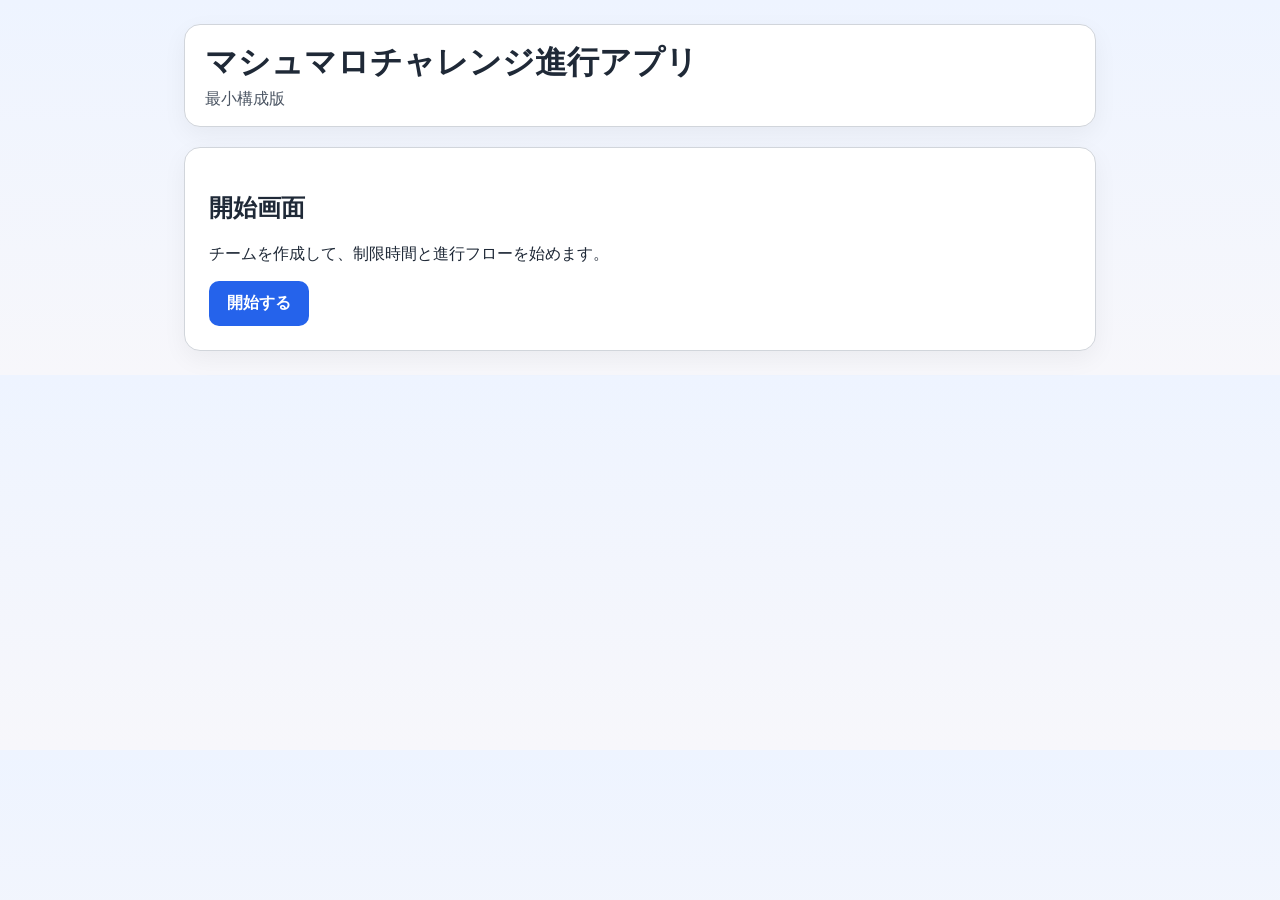
==== index.html @ 2117b5d9 "Initial commit" ====
<!DOCTYPE html>
<html lang="ja">
  <head>
    <meta charset="UTF-8" />
    <meta name="viewport" content="width=device-width, initial-scale=1.0" />
    <title>Marshmallow Challenge Web App</title>
    <link rel="stylesheet" href="styles.css" />
  </head>
  <body>
    <div class="app-shell">
      <header class="topbar">
        <h1>マシュマロチャレンジ進行アプリ</h1>
        <p>最小構成版</p>
      </header>

      <main>
        <section id="home" class="panel active">
          <h2>開始画面</h2>
          <p>チームを作成して、制限時間と進行フローを始めます。</p>
          <button id="startBtn">開始する</button>
        </section>

        <section id="setup" class="panel">
          <h2>設定</h2>
          <div class="form-grid">
            <label>
              制限時間(秒)
              <input id="roundSeconds" type="number" min="30" step="10" value="180" />
            </label>
            <label>
              ラウンド数
              <input id="roundCount" type="number" min="1" max="5" value="3" />
            </label>
          </div>
          <label>
            チーム名（1行ごとに1チーム）
            <textarea id="teamNames" rows="8">チームA
チームB
チームC</textarea>
          </label>
          <div class="actions">
            <button id="saveSetupBtn">設定を保存</button>
          </div>
        </section>

        <section id="progress" class="panel">
          <h2>進行中</h2>
          <div class="status-row">
            <div>
              <span class="label">現在のラウンド</span>
              <strong id="currentRound">1 / 3</strong>
            </div>
            <div>
              <span class="label">現在のチーム</span>
              <strong id="currentTeam">チームA</strong>
            </div>
          </div>

          <div class="timer-card">
            <div id="timerDisplay">03:00</div>
            <div class="timer-actions">
              <button id="timerToggleBtn">開始</button>
              <button id="nextRoundBtn">次のラウンド</button>
            </div>
          </div>

          <div class="team-list-wrap">
            <h3>チーム一覧</h3>
            <div id="teamList" class="team-list"></div>
          </div>

          <div class="actions">
            <button id="toReviewBtn">評価画面へ</button>
          </div>
        </section>

        <section id="review" class="panel">
          <h2>評価</h2>
          <div id="reviewCards" class="review-grid"></div>
          <div class="actions">
            <button id="toResultBtn">結果表示</button>
          </div>
        </section>

        <section id="result" class="panel">
          <h2>結果</h2>
          <div id="resultList" class="result-list"></div>
          <div class="actions">
            <button id="resetBtn">最初からやり直す</button>
          </div>
        </section>
      </main>
    </div>

    <script src="app.js"></script>
  </body>
</html>
---- styles.css ----
:root {
  --bg: #f7f7fb;
  --panel: #ffffff;
  --text: #1f2937;
  --accent: #2563eb;
  --accent-2: #dbeafe;
  --border: #d1d5db;
  --danger: #b91c1c;
}

* {
  box-sizing: border-box;
}

body {
  margin: 0;
  font-family: "Segoe UI", sans-serif;
  background: linear-gradient(180deg, #eef4ff, #f7f7fb);
  color: var(--text);
}

.app-shell {
  max-width: 960px;
  margin: 0 auto;
  padding: 24px;
}

.topbar {
  background: var(--panel);
  border: 1px solid var(--border);
  border-radius: 16px;
  padding: 16px 20px;
  margin-bottom: 20px;
  box-shadow: 0 8px 24px rgba(0, 0, 0, 0.05);
}

.topbar h1 {
  margin: 0 0 4px;
}

.topbar p {
  margin: 0;
  color: #4b5563;
}

.panel {
  display: none;
  background: var(--panel);
  border: 1px solid var(--border);
  border-radius: 16px;
  padding: 24px;
  box-shadow: 0 8px 24px rgba(0, 0, 0, 0.05);
}

.panel.active {
  display: block;
}

.form-grid {
  display: grid;
  grid-template-columns: repeat(auto-fit, minmax(220px, 1fr));
  gap: 16px;
}

label {
  display: flex;
  flex-direction: column;
  gap: 8px;
  font-weight: 600;
}

input,
textarea {
  width: 100%;
  padding: 12px;
  border: 1px solid var(--border);
  border-radius: 10px;
  font-size: 1rem;
}

button {
  border: none;
  background: var(--accent);
  color: white;
  padding: 12px 18px;
  border-radius: 10px;
  font-size: 1rem;
  font-weight: 700;
  cursor: pointer;
}

button:hover {
  filter: brightness(1.05);
}

.actions {
  margin-top: 20px;
}

.status-row {
  display: grid;
  grid-template-columns: repeat(auto-fit, minmax(220px, 1fr));
  gap: 12px;
  margin-bottom: 20px;
}

.label {
  display: block;
  font-size: 0.85rem;
  color: #6b7280;
  margin-bottom: 4px;
}

.timer-card {
  background: var(--accent-2);
  border-radius: 18px;
  padding: 24px;
  text-align: center;
}

#timerDisplay {
  font-size: 3.5rem;
  font-weight: 800;
}

.timer-actions {
  display: flex;
  gap: 12px;
  justify-content: center;
  flex-wrap: wrap;
  margin-top: 16px;
}

.team-list,
.review-grid,
.result-list {
  display: grid;
  gap: 12px;
}

.team-item,
.review-card,
.result-item {
  border: 1px solid var(--border);
  border-radius: 12px;
  padding: 14px;
}

.team-item.active {
  border-color: var(--accent);
  background: #eff6ff;
}

.review-card input,
.review-card textarea {
  margin-top: 8px;
}

.result-item strong {
  display: block;
  margin-bottom: 4px;
}

@media (max-width: 640px) {
  .app-shell {
    padding: 12px;
  }

  #timerDisplay {
    font-size: 2.5rem;
  }
}
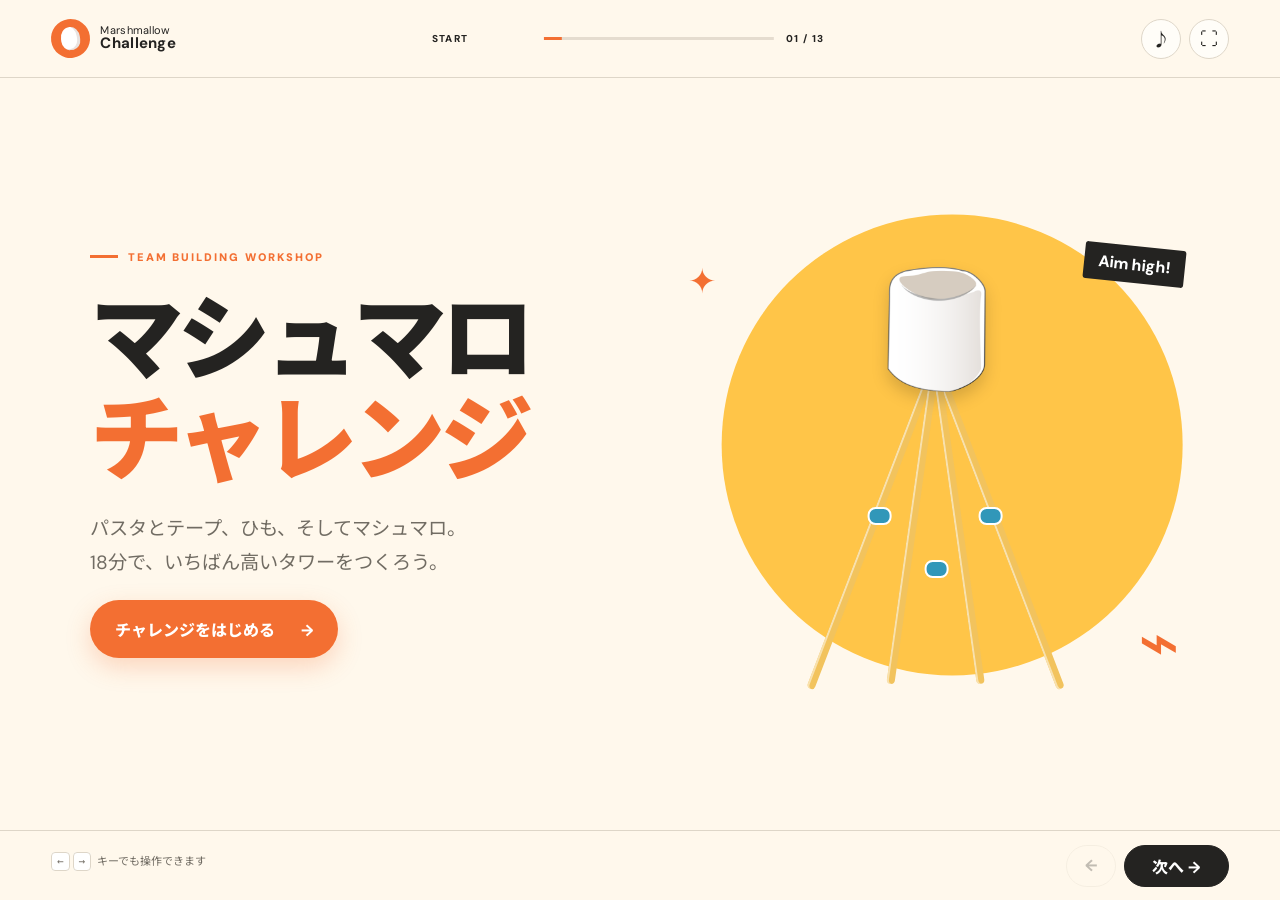
==== commit e106e764: "Rebuild marshmallow challenge as interactive web app" ====
--- a/index.html
+++ b/index.html
@@ -1,97 +1,168 @@
-<!DOCTYPE html>
+<!doctype html>
 <html lang="ja">
-  <head>
-    <meta charset="UTF-8" />
-    <meta name="viewport" content="width=device-width, initial-scale=1.0" />
-    <title>Marshmallow Challenge Web App</title>
-    <link rel="stylesheet" href="styles.css" />
-  </head>
-  <body>
-    <div class="app-shell">
-      <header class="topbar">
-        <h1>マシュマロチャレンジ進行アプリ</h1>
-        <p>最小構成版</p>
-      </header>
+<head>
+  <meta charset="UTF-8">
+  <meta name="viewport" content="width=device-width, initial-scale=1.0">
+  <meta name="theme-color" content="#fff8ec">
+  <meta name="description" content="マシュマロ・チャレンジのチーム分け、タイマー、計測、振り返りを一つにまとめた進行アプリ">
+  <title>マシュマロ・チャレンジ</title>
+  <link rel="preconnect" href="https://fonts.googleapis.com">
+  <link rel="preconnect" href="https://fonts.gstatic.com" crossorigin>
+  <link href="https://fonts.googleapis.com/css2?family=DM+Sans:wght@500;600;700&family=Noto+Sans+JP:wght@500;600;700;800;900&display=swap" rel="stylesheet">
+  <link rel="stylesheet" href="styles.css">
+</head>
+<body>
+  <div class="app-shell">
+    <header class="topbar">
+      <a class="brand" href="#" aria-label="最初の画面へ">
+        <span class="brand-mark" aria-hidden="true"><span></span></span>
+        <span>Marshmallow<br><b>Challenge</b></span>
+      </a>
+      <div class="progress-wrap" aria-label="進行状況">
+        <span id="sectionLabel">START</span>
+        <div class="progress"><i id="progressBar"></i></div>
+        <span id="slideCount">01 / 13</span>
+      </div>
+      <div class="top-actions">
+        <button class="icon-btn" id="soundBtn" type="button" aria-label="効果音を切り替える" title="効果音"><span>♪</span></button>
+        <button class="icon-btn" id="fullscreenBtn" type="button" aria-label="全画面表示" title="全画面表示"><span>⛶</span></button>
+      </div>
+    </header>
 
-      <main>
-        <section id="home" class="panel active">
-          <h2>開始画面</h2>
-          <p>チームを作成して、制限時間と進行フローを始めます。</p>
-          <button id="startBtn">開始する</button>
-        </section>
+    <main id="stage" tabindex="-1" aria-live="polite">
+      <section class="slide hero is-active" data-title="START">
+        <div class="hero-copy">
+          <p class="eyebrow"><span></span> TEAM BUILDING WORKSHOP</p>
+          <h1>マシュマロ<br><em>チャレンジ</em></h1>
+          <p class="lead">パスタとテープ、ひも、そしてマシュマロ。<br>18分で、いちばん高いタワーをつくろう。</p>
+          <button class="primary-btn" type="button" data-next>チャレンジをはじめる <span>→</span></button>
+        </div>
+        <div class="hero-art" aria-hidden="true">
+          <div class="sun"></div><div class="doodle d1">✦</div><div class="doodle d2">⌁</div>
+          <div class="tower">
+            <img src="Marshmallow.png" alt="">
+            <i class="stick s1"></i><i class="stick s2"></i><i class="stick s3"></i><i class="stick s4"></i>
+            <i class="joint j1"></i><i class="joint j2"></i><i class="joint j3"></i>
+          </div>
+          <span class="height-tag">Aim high!</span>
+        </div>
+      </section>
 
-        <section id="setup" class="panel">
-          <h2>設定</h2>
-          <div class="form-grid">
-            <label>
-              制限時間(秒)
-              <input id="roundSeconds" type="number" min="30" step="10" value="180" />
-            </label>
-            <label>
-              ラウンド数
-              <input id="roundCount" type="number" min="1" max="5" value="3" />
-            </label>
+      <section class="slide center-slide" data-title="INTRO">
+        <div class="mini-marshmallow" aria-hidden="true"></div>
+        <p class="eyebrow centered"><span></span> FIRST THINGS FIRST <span></span></p>
+        <h2>この時間だけは、<br><em>画面を閉じよう。</em></h2>
+        <p class="big-note">ここから終了まで、PC・スマートフォンは使用しません。</p>
+        <div class="ban-row"><div>PC</div><b>×</b><div>PHONE</div><b>×</b><div>SEARCH</div></div>
+      </section>
+
+      <section class="slide" data-title="TEAM MAKING">
+        <div class="slide-heading">
+          <div><p class="eyebrow"><span></span> TEAM MAKING</p><h2>チームを<br><em>つくろう。</em></h2></div>
+          <p>参加者をランダムに3チームへ振り分けます。名前を編集してからシャッフルしてください。</p>
+        </div>
+        <div class="team-workspace">
+          <div class="participant-panel">
+            <label for="participantInput">参加者 <small id="participantCount">12名</small></label>
+            <textarea id="participantInput" rows="8" spellcheck="false"></textarea>
+            <button class="shuffle-btn" id="shuffleBtn" type="button"><span>↻</span> ランダムにチーム分け</button>
           </div>
-          <label>
-            チーム名（1行ごとに1チーム）
-            <textarea id="teamNames" rows="8">チームA
-チームB
-チームC</textarea>
-          </label>
-          <div class="actions">
-            <button id="saveSetupBtn">設定を保存</button>
+          <div class="teams" id="teams" aria-live="polite"></div>
+        </div>
+      </section>
+
+      <section class="slide" data-title="PRESENTER">
+        <div class="split-layout">
+          <div><p class="eyebrow"><span></span> CHOOSE A PRESENTER</p><h2>発表者を<br><em>決めよう。</em></h2><p class="lead">最後に各チーム30秒で発表します。<br>チームの代表者を、いま決めてください。</p></div>
+          <div class="timer-card" data-seconds="30">
+            <p>COUNTDOWN</p><div class="timer-dial"><svg viewBox="0 0 120 120"><circle class="dial-bg" cx="60" cy="60" r="54"/><circle class="dial-progress" cx="60" cy="60" r="54"/></svg><strong class="timer-display">00:30</strong></div>
+            <div class="timer-actions"><button type="button" data-timer-action="reset">↺</button><button class="timer-main" type="button" data-timer-action="toggle">スタート</button></div>
           </div>
-        </section>
+        </div>
+      </section>
 
-        <section id="progress" class="panel">
-          <h2>進行中</h2>
-          <div class="status-row">
-            <div>
-              <span class="label">現在のラウンド</span>
-              <strong id="currentRound">1 / 3</strong>
-            </div>
-            <div>
-              <span class="label">現在のチーム</span>
-              <strong id="currentTeam">チームA</strong>
-            </div>
+      <section class="slide" data-title="CHECKLIST">
+        <div class="slide-heading"><div><p class="eyebrow"><span></span> CHECKLIST</p><h2>備品を<br><em>確認しよう。</em></h2></div><p>すべて揃っているか、チームごとにチェックしてください。</p></div>
+        <div class="supply-grid" id="supplyGrid">
+          <button type="button"><span>01</span><b>乾燥パスタ</b><strong>20<small>本</small></strong><i>✓</i></button>
+          <button type="button"><span>02</span><b>テープ</b><strong>90<small>cm</small></strong><i>✓</i></button>
+          <button type="button"><span>03</span><b>ひも</b><strong>90<small>cm</small></strong><i>✓</i></button>
+          <button type="button"><span>04</span><b>マシュマロ</b><strong>1<small>つ</small></strong><i>✓</i></button>
+          <button type="button"><span>05</span><b>はさみ</b><strong>1<small>つ</small></strong><i>✓</i></button>
+        </div>
+      </section>
+
+      <section class="slide" data-title="RULES">
+        <div class="rules-title"><p class="eyebrow"><span></span> THE RULES</p><h2>ルールは、<em>7つ。</em></h2><p>カードをクリックすると、説明済みにできます。</p></div>
+        <div class="rule-grid" id="ruleGrid">
+          <button type="button"><span>01</span><b>できるだけ高く</b><p>自立可能なタワーを立てる</p></button>
+          <button type="button"><span>02</span><b>頂上に置く</b><p>マシュマロはパスタに刺してもOK</p></button>
+          <button class="warning" type="button"><span>03</span><b>足場は固定しない</b><p>テープで机に貼り付けるのは禁止</p></button>
+          <button type="button"><span>04</span><b>加工してOK</b><p>パスタ・テープ・ひもは切って貼れる</p></button>
+          <button class="warning" type="button"><span>05</span><b>マシュマロは切らない</b><p>ひとつのまま使用する</p></button>
+          <button type="button"><span>06</span><b>計測中も自立</b><p>手を離した状態で高さを測る</p></button>
+          <button type="button"><span>07</span><b>制限時間は18分</b><p>作戦タイムも時間に含む</p></button>
+        </div>
+      </section>
+
+      <section class="slide challenge-slide" data-title="BUILD">
+        <div class="challenge-copy"><p class="eyebrow light"><span></span> READY TO BUILD?</p><h2>18分間の<br><em>チャレンジ。</em></h2><p>使ってよいのは、確認した5つの備品だけ。<br>準備ができたらタイマーをスタート！</p></div>
+        <div class="timer-card timer-card--dark" data-seconds="1080">
+          <p>TIME REMAINING</p><div class="timer-dial"><svg viewBox="0 0 120 120"><circle class="dial-bg" cx="60" cy="60" r="54"/><circle class="dial-progress" cx="60" cy="60" r="54"/></svg><strong class="timer-display">18:00</strong></div>
+          <div class="timer-actions"><button type="button" data-timer-action="reset">↺</button><button class="timer-main" type="button" data-timer-action="toggle">スタート</button></div>
+        </div>
+      </section>
+
+      <section class="slide" data-title="MEASURE">
+        <div class="slide-heading"><div><p class="eyebrow"><span></span> MEASUREMENT</p><h2>高さを<br><em>計測しよう。</em></h2></div><p>タワーから手を離し、マシュマロの最上部までの高さを入力してください。</p></div>
+        <div class="measure-grid" id="measureGrid"></div>
+        <button class="primary-btn results-btn" type="button" data-next>順位を見る <span>→</span></button>
+      </section>
+
+      <section class="slide results-slide" data-title="RESULTS">
+        <div class="confetti" aria-hidden="true"></div>
+        <p class="eyebrow centered"><span></span> FINAL RESULTS <span></span></p>
+        <h2><span id="winnerName">A TEAM</span><br><em>おめでとう！</em></h2>
+        <div class="podium" id="podium"></div>
+      </section>
+
+      <section class="slide" data-title="REFLECTION">
+        <div class="split-layout reflection-layout">
+          <div><p class="eyebrow"><span></span> REFLECTION</p><h2>つくった後が、<br><em>いちばん大事。</em></h2><div class="questions"><p><span>01</span>なぜ、この順位・高さになった？</p><p><span>02</span>どうすれば1位になれた？</p><p><span>03</span>次の挑戦で変えることは？</p></div></div>
+          <div class="timer-card" data-seconds="180">
+            <p>TEAM TALK</p><div class="timer-dial"><svg viewBox="0 0 120 120"><circle class="dial-bg" cx="60" cy="60" r="54"/><circle class="dial-progress" cx="60" cy="60" r="54"/></svg><strong class="timer-display">03:00</strong></div>
+            <div class="timer-actions"><button type="button" data-timer-action="reset">↺</button><button class="timer-main" type="button" data-timer-action="toggle">スタート</button></div>
           </div>
+        </div>
+      </section>
 
-          <div class="timer-card">
-            <div id="timerDisplay">03:00</div>
-            <div class="timer-actions">
-              <button id="timerToggleBtn">開始</button>
-              <button id="nextRoundBtn">次のラウンド</button>
-            </div>
-          </div>
+      <section class="slide" data-title="PRESENTATION">
+        <div class="presentation-head"><div><p class="eyebrow"><span></span> PRESENTATION</p><h2>30秒で、<em>発表。</em></h2></div><div class="team-tabs" id="teamTabs"></div></div>
+        <div class="presentation-body"><div><span id="presentingBadge">TEAM A</span><h3 id="presentingTeam">Aチームの発表</h3><p>気づいたこと、工夫したこと、次に変えたいことを共有してください。</p></div>
+          <div class="timer-card compact" data-seconds="30"><p>PRESENTATION TIME</p><div class="timer-dial"><svg viewBox="0 0 120 120"><circle class="dial-bg" cx="60" cy="60" r="54"/><circle class="dial-progress" cx="60" cy="60" r="54"/></svg><strong class="timer-display">00:30</strong></div><div class="timer-actions"><button type="button" data-timer-action="reset">↺</button><button class="timer-main" type="button" data-timer-action="toggle">スタート</button></div></div>
+        </div>
+      </section>
 
-          <div class="team-list-wrap">
-            <h3>チーム一覧</h3>
-            <div id="teamList" class="team-list"></div>
-          </div>
+      <section class="slide prize-slide" data-title="PRIZE">
+        <div class="prize-art" aria-hidden="true"><div class="gift"><i></i></div><span class="spark sp1">✦</span><span class="spark sp2">✦</span><span class="spark sp3">●</span></div>
+        <div><p class="eyebrow"><span></span> AWARD TIME</p><h2>健闘をたたえて、<br><em>景品授与。</em></h2><ol><li><b>1位</b> ギフト券1枚ずつ ＋ 豪華景品</li><li><b>2位</b> 残った景品から、ひとり1つ</li><li><b>3位</b> 景品が余っていたら、ひとり1つ</li></ol></div>
+      </section>
 
-          <div class="actions">
-            <button id="toReviewBtn">評価画面へ</button>
-          </div>
-        </section>
+      <section class="slide end-slide" data-title="FINISH">
+        <div class="end-art" aria-hidden="true"><img src="Marshmallow.png" alt=""><span>✦</span></div>
+        <p class="eyebrow centered"><span></span> GREAT WORK <span></span></p>
+        <h2>おつかれさまでした！</h2>
+        <p>小さくつくって、試して、学ぶ。<br>今日の発見を、次のチャレンジへ。</p>
+        <button class="secondary-btn" id="restartBtn" type="button">最初に戻る ↺</button>
+      </section>
+    </main>
 
-        <section id="review" class="panel">
-          <h2>評価</h2>
-          <div id="reviewCards" class="review-grid"></div>
-          <div class="actions">
-            <button id="toResultBtn">結果表示</button>
-          </div>
-        </section>
-
-        <section id="result" class="panel">
-          <h2>結果</h2>
-          <div id="resultList" class="result-list"></div>
-          <div class="actions">
-            <button id="resetBtn">最初からやり直す</button>
-          </div>
-        </section>
-      </main>
-    </div>
-
-    <script src="app.js"></script>
-  </body>
+    <footer class="nav-bar">
+      <p><kbd>←</kbd><kbd>→</kbd> キーでも操作できます</p>
+      <div><button id="prevBtn" type="button" aria-label="前へ">←</button><button id="nextBtn" type="button" aria-label="次へ">次へ <span>→</span></button></div>
+    </footer>
+  </div>
+  <div class="toast" id="toast" role="status"></div>
+  <script src="app.js"></script>
+</body>
 </html>
--- a/styles.css
+++ b/styles.css
@@ -1,172 +1,6 @@
-:root {
-  --bg: #f7f7fb;
-  --panel: #ffffff;
-  --text: #1f2937;
-  --accent: #2563eb;
-  --accent-2: #dbeafe;
-  --border: #d1d5db;
-  --danger: #b91c1c;
-}
-
-* {
-  box-sizing: border-box;
-}
-
-body {
-  margin: 0;
-  font-family: "Segoe UI", sans-serif;
-  background: linear-gradient(180deg, #eef4ff, #f7f7fb);
-  color: var(--text);
-}
-
-.app-shell {
-  max-width: 960px;
-  margin: 0 auto;
-  padding: 24px;
-}
-
-.topbar {
-  background: var(--panel);
-  border: 1px solid var(--border);
-  border-radius: 16px;
-  padding: 16px 20px;
-  margin-bottom: 20px;
-  box-shadow: 0 8px 24px rgba(0, 0, 0, 0.05);
-}
-
-.topbar h1 {
-  margin: 0 0 4px;
-}
-
-.topbar p {
-  margin: 0;
-  color: #4b5563;
-}
-
-.panel {
-  display: none;
-  background: var(--panel);
-  border: 1px solid var(--border);
-  border-radius: 16px;
-  padding: 24px;
-  box-shadow: 0 8px 24px rgba(0, 0, 0, 0.05);
-}
-
-.panel.active {
-  display: block;
-}
-
-.form-grid {
-  display: grid;
-  grid-template-columns: repeat(auto-fit, minmax(220px, 1fr));
-  gap: 16px;
-}
-
-label {
-  display: flex;
-  flex-direction: column;
-  gap: 8px;
-  font-weight: 600;
-}
-
-input,
-textarea {
-  width: 100%;
-  padding: 12px;
-  border: 1px solid var(--border);
-  border-radius: 10px;
-  font-size: 1rem;
-}
-
-button {
-  border: none;
-  background: var(--accent);
-  color: white;
-  padding: 12px 18px;
-  border-radius: 10px;
-  font-size: 1rem;
-  font-weight: 700;
-  cursor: pointer;
-}
-
-button:hover {
-  filter: brightness(1.05);
-}
-
-.actions {
-  margin-top: 20px;
-}
-
-.status-row {
-  display: grid;
-  grid-template-columns: repeat(auto-fit, minmax(220px, 1fr));
-  gap: 12px;
-  margin-bottom: 20px;
-}
-
-.label {
-  display: block;
-  font-size: 0.85rem;
-  color: #6b7280;
-  margin-bottom: 4px;
-}
-
-.timer-card {
-  background: var(--accent-2);
-  border-radius: 18px;
-  padding: 24px;
-  text-align: center;
-}
-
-#timerDisplay {
-  font-size: 3.5rem;
-  font-weight: 800;
-}
-
-.timer-actions {
-  display: flex;
-  gap: 12px;
-  justify-content: center;
-  flex-wrap: wrap;
-  margin-top: 16px;
-}
-
-.team-list,
-.review-grid,
-.result-list {
-  display: grid;
-  gap: 12px;
-}
-
-.team-item,
-.review-card,
-.result-item {
-  border: 1px solid var(--border);
-  border-radius: 12px;
-  padding: 14px;
-}
-
-.team-item.active {
-  border-color: var(--accent);
-  background: #eff6ff;
-}
-
-.review-card input,
-.review-card textarea {
-  margin-top: 8px;
-}
-
-.result-item strong {
-  display: block;
-  margin-bottom: 4px;
-}
-
-@media (max-width: 640px) {
-  .app-shell {
-    padding: 12px;
-  }
-
-  #timerDisplay {
-    font-size: 2.5rem;
-  }
-}
+:root{--cream:#fff8ec;--paper:#fffdf8;--ink:#242321;--muted:#716c63;--orange:#f36f32;--yellow:#ffc548;--green:#2c7657;--blue:#3197b9;--red:#d94830;--line:#ded6c8;--shadow:0 18px 50px rgba(61,46,24,.12);font-family:"DM Sans","Noto Sans JP",sans-serif;color:var(--ink);background:var(--cream);font-synthesis:none}
+*{box-sizing:border-box}html,body{margin:0;min-height:100%;background:var(--cream)}body{overflow:hidden}button,textarea,input{font:inherit}button{color:inherit}.app-shell{height:100vh;display:grid;grid-template-rows:78px 1fr 70px;min-height:580px}.topbar,.nav-bar{display:flex;align-items:center;justify-content:space-between;padding:0 clamp(22px,4vw,64px);position:relative;z-index:20;background:rgba(255,248,236,.93);backdrop-filter:blur(14px)}.topbar{border-bottom:1px solid var(--line)}.brand{display:flex;align-items:center;gap:10px;color:inherit;text-decoration:none;font-size:11px;line-height:1.05;letter-spacing:.03em}.brand b{font-size:15px}.brand-mark{width:39px;height:39px;border-radius:50%;background:var(--orange);display:grid;place-items:center;transform:rotate(-8deg)}.brand-mark span{width:19px;height:23px;border-radius:48% 48% 42% 42%;background:#fff;box-shadow:inset -3px -1px rgba(70,30,10,.12)}.progress-wrap{position:absolute;left:50%;transform:translateX(-50%);display:grid;grid-template-columns:100px minmax(130px,18vw) 62px;align-items:center;gap:12px;font-size:10px;font-weight:800;letter-spacing:.13em}.progress{height:3px;background:#e5dccf;overflow:hidden}.progress i{display:block;width:0;height:100%;background:var(--orange);transition:width .45s ease}.top-actions{display:flex;gap:8px}.icon-btn{border:1px solid var(--line);background:var(--paper);width:40px;height:40px;border-radius:50%;cursor:pointer;font-size:18px}.icon-btn.is-muted{opacity:.38}.nav-bar{border-top:1px solid var(--line)}.nav-bar p{font-size:11px;color:var(--muted)}kbd{border:1px solid var(--line);background:white;border-radius:4px;padding:2px 5px;margin-right:3px}.nav-bar div{display:flex;gap:8px}.nav-bar button{height:42px;border:1px solid var(--line);background:transparent;border-radius:50px;padding:0 18px;font-weight:800;cursor:pointer}.nav-bar #nextBtn{background:var(--ink);color:#fff;border-color:var(--ink);min-width:105px}.nav-bar button:disabled{opacity:.28;cursor:not-allowed}#stage{position:relative;overflow:hidden;outline:0}.slide{position:absolute;inset:0;padding:clamp(28px,4vw,64px) clamp(28px,7vw,110px);opacity:0;visibility:hidden;transform:translateX(28px);transition:opacity .35s,transform .45s cubic-bezier(.22,.8,.3,1),visibility .35s;overflow:auto}.slide.is-active{opacity:1;visibility:visible;transform:none}.eyebrow{display:flex;align-items:center;gap:10px;font-size:11px;font-weight:900;letter-spacing:.18em;color:var(--orange);margin:0 0 18px}.eyebrow span{display:inline-block;width:28px;height:3px;background:currentColor}.eyebrow.centered{justify-content:center}.eyebrow.light{color:var(--yellow)}h1,h2,h3,p{margin-top:0}h1,h2{font-family:"Noto Sans JP",sans-serif;letter-spacing:-.055em;line-height:1.08}h1{font-size:clamp(54px,7.3vw,108px);margin:0 0 28px;font-weight:900}h2{font-size:clamp(42px,5.2vw,76px);margin:0;font-weight:900}h1 em,h2 em{font-style:normal;color:var(--orange)}.lead{font-size:clamp(15px,1.5vw,21px);line-height:1.8;color:var(--muted)}.primary-btn,.secondary-btn,.shuffle-btn{border:0;border-radius:50px;font-weight:800;cursor:pointer}.primary-btn{background:var(--orange);color:white;padding:17px 25px;box-shadow:0 9px 24px rgba(243,111,50,.25)}.primary-btn span{margin-left:22px}.hero{display:grid;grid-template-columns:1.05fr .95fr;align-items:center}.hero-art{height:100%;position:relative;min-height:400px}.sun{position:absolute;width:min(36vw,490px);height:min(36vw,490px);border-radius:50%;background:var(--yellow);left:50%;top:50%;transform:translate(-45%,-52%)}.tower{position:absolute;width:280px;height:440px;left:50%;top:51%;transform:translate(-48%,-45%)}.tower img{position:absolute;width:98px;height:125px;object-fit:fill;left:93px;top:5px;z-index:3;filter:drop-shadow(0 8px 8px rgba(0,0,0,.16))}.stick{position:absolute;width:8px;height:350px;border-radius:8px;background:#f2c35d;transform-origin:top;top:100px;left:137px;box-shadow:inset 2px 0 rgba(255,255,255,.5)}.s1{transform:rotate(21deg)}.s2{transform:rotate(-21deg)}.s3{height:325px;transform:rotate(8deg)}.s4{height:325px;transform:rotate(-8deg)}.joint{position:absolute;width:24px;height:18px;background:var(--blue);border:2px solid white;border-radius:8px;z-index:2}.j1{left:73px;top:245px}.j2{left:184px;top:245px}.j3{left:130px;top:298px}.height-tag{position:absolute;right:1%;top:18%;background:var(--ink);color:white;padding:8px 14px;border-radius:3px;transform:rotate(6deg);font-weight:800}.doodle{position:absolute;font-size:34px;color:var(--orange)}.d1{left:4%;top:20%}.d2{right:2%;bottom:14%;font-size:70px}.center-slide{text-align:center;display:flex;flex-direction:column;align-items:center;justify-content:center}.center-slide h2{font-size:clamp(48px,6vw,90px)}.big-note{margin:25px 0;color:var(--muted);font-size:18px}.ban-row{display:flex;align-items:center;gap:20px;margin-top:20px}.ban-row div{border:2px solid var(--ink);padding:13px 22px;font-weight:900;letter-spacing:.12em}.ban-row b{color:var(--red);font-size:30px}.mini-marshmallow{width:54px;height:58px;border:3px solid var(--ink);border-radius:48% 48% 43% 43%;background:white;margin-bottom:20px}.slide-heading{display:flex;align-items:end;justify-content:space-between;gap:50px;margin-bottom:32px}.slide-heading>p{width:min(39%,470px);line-height:1.8;color:var(--muted)}.team-workspace{display:grid;grid-template-columns:minmax(240px,.75fr) 2fr;gap:20px}.participant-panel{background:var(--paper);border:1px solid var(--line);border-radius:20px;padding:20px}.participant-panel label{display:flex;justify-content:space-between;font-size:13px;font-weight:900;margin-bottom:10px}.participant-panel small{color:var(--muted)}textarea{width:100%;resize:none;border:1px solid var(--line);border-radius:12px;background:#fff;padding:12px;line-height:1.45;font-size:13px;outline:0}.shuffle-btn{width:100%;padding:13px;background:var(--ink);color:white;margin-top:10px}.shuffle-btn span{display:inline-block;margin-right:8px}.shuffle-btn.is-spinning span{animation:spin .6s linear infinite}.teams{display:grid;grid-template-columns:repeat(3,1fr);gap:12px}.team-card{border-radius:20px;padding:20px;color:white;min-height:310px;position:relative;overflow:hidden}.team-card::after{content:attr(data-letter);position:absolute;right:-5px;bottom:-45px;font-size:160px;font-weight:900;opacity:.09}.team-card.a{background:var(--orange)}.team-card.b{background:var(--green)}.team-card.c{background:var(--blue)}.team-card header{display:flex;justify-content:space-between;align-items:center;border-bottom:1px solid rgba(255,255,255,.35);padding-bottom:13px}.team-card header b{font-size:28px}.team-card header span{font-size:11px;letter-spacing:.12em}.team-card ul{list-style:none;padding:8px 0 0;margin:0;position:relative;z-index:2}.team-card li{padding:8px 0;font-weight:700}.split-layout{height:100%;display:grid;grid-template-columns:1fr .75fr;align-items:center;gap:8vw}.timer-card{background:var(--paper);border:1px solid var(--line);border-radius:28px;box-shadow:var(--shadow);padding:24px;text-align:center;max-width:430px;justify-self:center;width:100%}.timer-card>p{font-size:11px;letter-spacing:.18em;font-weight:900;color:var(--muted)}.timer-dial{width:min(28vw,290px);aspect-ratio:1;margin:0 auto 20px;position:relative;display:grid;place-items:center}.timer-dial svg{position:absolute;inset:0;transform:rotate(-90deg)}.timer-dial circle{fill:none;stroke-width:5}.dial-bg{stroke:#eee5d9}.dial-progress{stroke:var(--orange);stroke-linecap:round;stroke-dasharray:339.292;stroke-dashoffset:0;transition:stroke-dashoffset .3s linear}.timer-display{font-size:clamp(45px,5.5vw,78px);letter-spacing:-.06em}.timer-actions{display:flex;justify-content:center;gap:8px}.timer-actions button{border:1px solid var(--line);height:46px;border-radius:50px;background:white;padding:0 18px;font-weight:800;cursor:pointer}.timer-actions .timer-main{background:var(--orange);border-color:var(--orange);color:white;min-width:130px}.supply-grid{display:grid;grid-template-columns:repeat(5,1fr);gap:12px}.supply-grid button{height:min(39vh,330px);background:var(--paper);border:1px solid var(--line);border-radius:22px;padding:20px;text-align:left;display:flex;flex-direction:column;cursor:pointer;transition:.2s;position:relative}.supply-grid button:hover{transform:translateY(-4px);box-shadow:var(--shadow)}.supply-grid button span{font-size:11px;color:var(--muted)}.supply-grid button b{margin-top:auto;font-size:18px}.supply-grid button strong{font-size:clamp(35px,4vw,60px);color:var(--orange)}.supply-grid button small{font-size:14px;margin-left:4px}.supply-grid button i{position:absolute;right:14px;top:14px;width:26px;height:26px;border:1px solid var(--line);border-radius:50%;font-style:normal;color:transparent;text-align:center}.supply-grid button.is-checked{background:#edf6ef;border-color:var(--green)}.supply-grid button.is-checked i{background:var(--green);border-color:var(--green);color:white}.rules-title{display:flex;align-items:end;gap:30px;margin-bottom:26px}.rules-title p:last-child{margin-left:auto;color:var(--muted)}.rule-grid{display:grid;grid-template-columns:repeat(4,1fr);gap:10px}.rule-grid button{min-height:145px;border:1px solid var(--line);background:var(--paper);border-radius:16px;padding:16px;text-align:left;cursor:pointer;transition:.2s}.rule-grid button:hover{transform:translateY(-3px)}.rule-grid button span{font-size:11px;color:var(--orange);font-weight:900}.rule-grid button b{display:block;font-size:16px;margin:12px 0 7px}.rule-grid button p{font-size:12px;color:var(--muted);line-height:1.5;margin:0}.rule-grid button.warning{border-top:4px solid var(--red)}.rule-grid button.is-seen{background:var(--ink);color:white}.rule-grid button.is-seen p{color:#c9c3ba}.challenge-slide{background:var(--green);color:white;display:grid;grid-template-columns:1fr .8fr;align-items:center;gap:7vw}.challenge-copy>p:last-child{color:#cbe0d6;line-height:1.8}.timer-card--dark{background:#1c503b;border-color:rgba(255,255,255,.2);box-shadow:0 20px 60px rgba(0,0,0,.2)}.timer-card--dark>p{color:#b9d4c7}.timer-card--dark .dial-bg{stroke:rgba(255,255,255,.14)}.timer-card--dark .dial-progress{stroke:var(--yellow)}.timer-card--dark .timer-actions button{background:transparent;border-color:rgba(255,255,255,.3);color:white}.timer-card--dark .timer-actions .timer-main{background:var(--yellow);color:var(--ink);border-color:var(--yellow)}.measure-grid{display:grid;grid-template-columns:repeat(3,1fr);gap:14px}.measure-card{border-radius:22px;padding:22px;color:white;min-height:230px}.measure-card.a{background:var(--orange)}.measure-card.b{background:var(--green)}.measure-card.c{background:var(--blue)}.measure-card header{display:flex;justify-content:space-between}.measure-card header b{font-size:26px}.measure-card label{display:flex;align-items:end;margin-top:50px;border-bottom:2px solid rgba(255,255,255,.6)}.measure-card input{width:100%;min-width:0;background:transparent;border:0;outline:0;color:white;font-size:clamp(44px,6vw,78px);font-weight:800}.measure-card label span{font-size:24px;font-weight:800;margin-bottom:12px}.results-btn{display:block;margin:22px 0 0 auto}.results-slide{text-align:center;background:var(--yellow);overflow:hidden}.results-slide h2{margin:0 0 18px}.results-slide h2 span{font-size:.38em;letter-spacing:.12em}.results-slide h2 em{color:var(--ink)}.podium{height:290px;display:flex;justify-content:center;align-items:end;gap:10px}.podium-step{width:min(23vw,260px);background:var(--paper);border-radius:18px 18px 0 0;padding:16px}.podium-step.place-1{height:250px;order:2}.podium-step.place-2{height:205px;order:1}.podium-step.place-3{height:165px;order:3}.podium-step span{font-size:11px;letter-spacing:.12em}.podium-step b{display:block;font-size:40px;margin:10px}.podium-step strong{font-size:18px;color:var(--orange)}.confetti{position:absolute;inset:0;background-image:radial-gradient(circle,var(--orange) 0 4px,transparent 5px),radial-gradient(circle,var(--blue) 0 3px,transparent 4px);background-size:110px 130px,140px 100px;background-position:10px 4px,50px 30px;opacity:.5;transform:rotate(4deg)}.results-slide>*:not(.confetti){position:relative}.questions{margin-top:30px}.questions p{font-size:17px;font-weight:800;border-top:1px solid var(--line);padding:15px 0;margin:0}.questions span{font-size:10px;color:var(--orange);margin-right:14px}.presentation-head{display:flex;justify-content:space-between;align-items:end}.team-tabs{display:flex;gap:7px}.team-tabs button{border:1px solid var(--line);background:var(--paper);border-radius:50px;padding:9px 16px;font-weight:800;cursor:pointer}.team-tabs button.is-active{background:var(--ink);color:#fff}.presentation-body{margin-top:28px;border-top:1px solid var(--line);padding-top:28px;display:grid;grid-template-columns:1fr .7fr;align-items:center}.presentation-body>div:first-child{padding-left:5vw}.presentation-body h3{font-size:clamp(32px,4vw,60px);margin:20px 0}.presentation-body p{color:var(--muted);max-width:520px;line-height:1.7}.presentation-body>div>span{background:var(--orange);color:white;border-radius:50px;padding:7px 12px;font-size:11px;font-weight:900}.timer-card.compact{padding:18px}.compact .timer-dial{width:min(20vw,210px)}.prize-slide{display:grid;grid-template-columns:.8fr 1.2fr;align-items:center;gap:8vw}.prize-slide ol{list-style:none;padding:0;margin-top:28px}.prize-slide li{padding:14px 0;border-top:1px solid var(--line);font-size:16px}.prize-slide li b{display:inline-block;color:var(--orange);width:55px}.prize-art{height:390px;background:var(--yellow);border-radius:50% 50% 45% 55%;position:relative}.gift{position:absolute;width:210px;height:180px;background:var(--orange);bottom:62px;left:50%;transform:translateX(-50%);border-radius:7px}.gift::before{content:"";position:absolute;width:28px;height:100%;background:var(--cream);left:91px}.gift::after{content:"";position:absolute;width:230px;height:35px;background:#d95d25;left:-10px;top:0;border-radius:6px}.gift i::before,.gift i::after{content:"";position:absolute;width:85px;height:55px;border:20px solid var(--cream);border-radius:60% 50%;top:-52px;left:29px}.gift i::after{left:97px;transform:scaleX(-1)}.spark{position:absolute;color:var(--orange);font-size:35px}.sp1{top:20px;left:30px}.sp2{right:24px;top:120px}.sp3{left:30px;bottom:45px;font-size:17px}.end-slide{text-align:center;display:flex;align-items:center;justify-content:center;flex-direction:column;background:var(--ink);color:white}.end-slide h2{font-size:clamp(45px,6vw,86px);margin-bottom:22px}.end-slide>p:not(.eyebrow){color:#c8c1b7;line-height:1.8}.end-art{width:110px;height:110px;background:var(--yellow);border-radius:50%;margin-bottom:24px;position:relative}.end-art img{width:62px;height:80px;object-fit:fill;position:absolute;left:24px;top:14px}.end-art span{position:absolute;color:var(--orange);font-size:32px;right:-20px}.secondary-btn{margin-top:15px;background:transparent;color:white;border:1px solid #635e57;padding:13px 22px}.toast{position:fixed;left:50%;bottom:90px;transform:translate(-50%,20px);background:var(--ink);color:white;border-radius:50px;padding:10px 18px;font-size:12px;font-weight:800;opacity:0;pointer-events:none;transition:.25s;z-index:50}.toast.is-visible{opacity:1;transform:translate(-50%,0)}
+@keyframes spin{to{transform:rotate(360deg)}}
+@media(max-width:900px){.app-shell{grid-template-rows:66px 1fr 60px}.progress-wrap{display:none}.slide{padding:28px}.hero{grid-template-columns:1fr}.hero-copy{position:relative;z-index:2}.hero-art{position:absolute;right:0;width:45%;opacity:.5}.slide-heading{align-items:start}.team-workspace{grid-template-columns:1fr}.participant-panel textarea{height:90px}.teams{min-height:270px}.split-layout,.challenge-slide,.prize-slide{grid-template-columns:1fr 1fr;gap:25px}.supply-grid{grid-template-columns:repeat(3,1fr)}.supply-grid button{height:160px}.rule-grid{grid-template-columns:repeat(3,1fr)}.rule-grid button{min-height:125px}.presentation-body{grid-template-columns:1fr 1fr}.prize-art{height:300px}.nav-bar p{display:none}}
+@media(max-width:640px){body{overflow:auto}.app-shell{min-height:100svh}.slide{padding:22px;overflow-y:auto}.topbar{padding:0 18px}.top-actions .icon-btn:first-child{display:none}.hero{display:block;padding-top:50px}.hero-art{width:100%;height:55%;top:42%;opacity:.25}.slide-heading,.rules-title,.presentation-head{display:block}.slide-heading>p{width:100%;margin-top:12px}.team-workspace{display:block}.participant-panel{margin-bottom:12px}.teams,.measure-grid{grid-template-columns:1fr}.team-card{min-height:auto}.split-layout,.challenge-slide,.prize-slide,.presentation-body{display:block}.timer-card{margin-top:25px}.timer-dial{width:190px}.supply-grid{grid-template-columns:1fr 1fr}.supply-grid button{height:140px}.rule-grid{grid-template-columns:1fr 1fr}.rule-grid button{min-height:135px}.measure-card{min-height:180px}.measure-card label{margin-top:25px}.results-slide{padding-top:40px}.podium{height:260px}.presentation-head .team-tabs{margin-top:20px}.compact .timer-dial{width:170px}.prize-art{height:220px;margin-bottom:25px}.gift{transform:translateX(-50%) scale(.7);transform-origin:bottom}.nav-bar{padding:0 16px}.nav-bar div{margin-left:auto}}
+@media(prefers-reduced-motion:reduce){*,*::before,*::after{scroll-behavior:auto!important;transition:none!important;animation:none!important}}
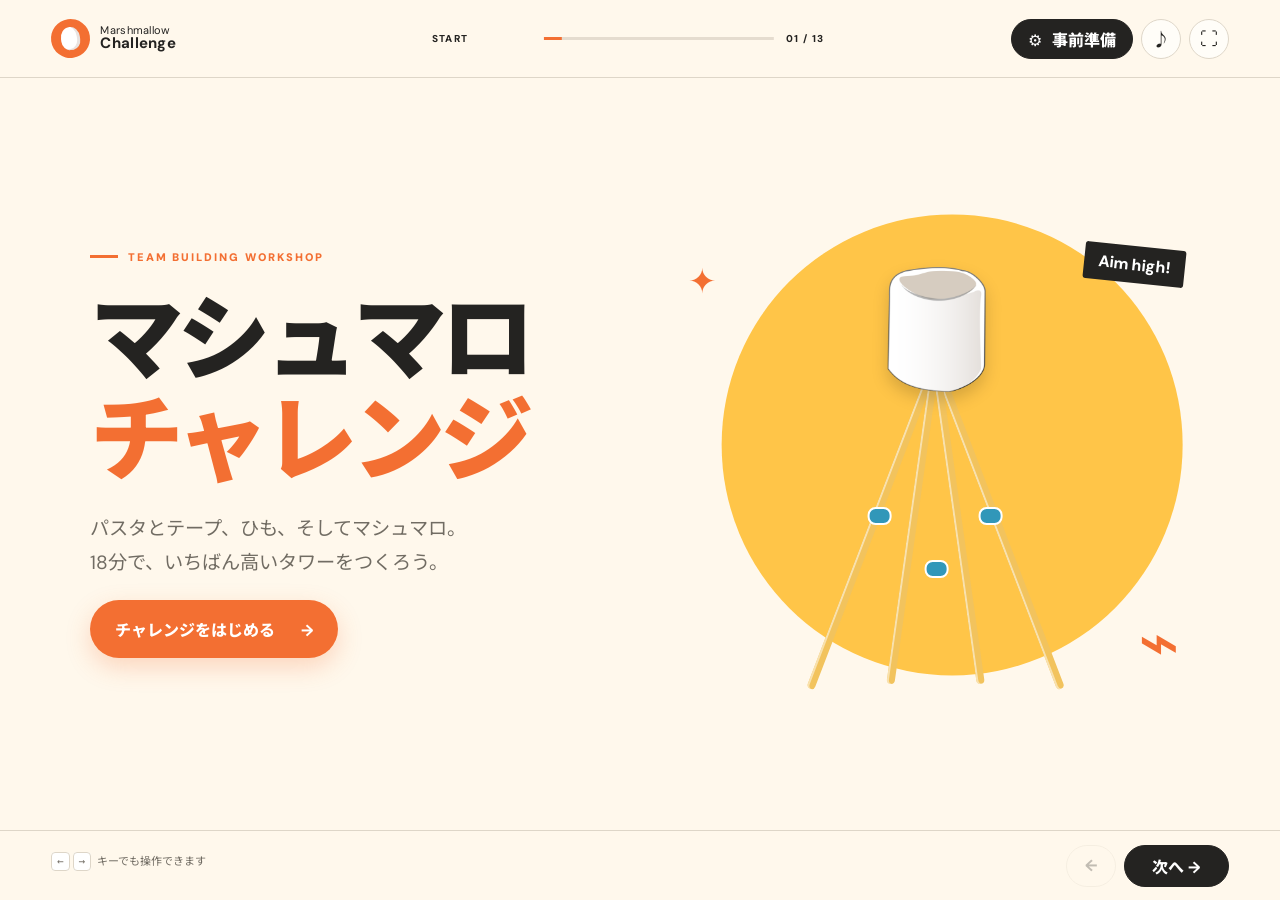
==== commit 98b3c9ba: "Add pre-workshop setup and portable configuration" ====
--- a/index.html
+++ b/index.html
@@ -24,6 +24,7 @@
         <span id="slideCount">01 / 13</span>
       </div>
       <div class="top-actions">
+        <button class="setup-open-btn" id="setupBtn" type="button"><span>⚙</span> 事前準備</button>
         <button class="icon-btn" id="soundBtn" type="button" aria-label="効果音を切り替える" title="効果音"><span>♪</span></button>
         <button class="icon-btn" id="fullscreenBtn" type="button" aria-label="全画面表示" title="全画面表示"><span>⛶</span></button>
       </div>
@@ -162,6 +163,61 @@
       <div><button id="prevBtn" type="button" aria-label="前へ">←</button><button id="nextBtn" type="button" aria-label="次へ">次へ <span>→</span></button></div>
     </footer>
   </div>
+  <aside class="setup-overlay" id="setupOverlay" aria-hidden="true">
+    <div class="setup-panel" role="dialog" aria-modal="true" aria-labelledby="setupTitle">
+      <header class="setup-header">
+        <div><p>BEFORE THE WORKSHOP</p><h2 id="setupTitle">事前準備</h2></div>
+        <button class="setup-close" id="setupCloseBtn" type="button" aria-label="事前準備を閉じる">×</button>
+      </header>
+      <div class="setup-body">
+        <nav class="setup-nav" aria-label="事前準備メニュー">
+          <button class="is-active" type="button" data-setup-page="0"><span>01</span>ゲームの目的</button>
+          <button type="button" data-setup-page="1"><span>02</span>ルールと進行</button>
+          <button type="button" data-setup-page="2"><span>03</span>用意する物</button>
+          <button type="button" data-setup-page="3"><span>04</span>チーム・参加者</button>
+          <button type="button" data-setup-page="4"><span>05</span>ゲームの設定</button>
+        </nav>
+        <div class="setup-content">
+          <section class="setup-page is-active" data-setup-panel="0">
+            <p class="setup-kicker">01 / PURPOSE</p><h3>ゲームの目的</h3>
+            <p class="setup-lead">限られた材料と時間の中で、チームで試行錯誤しながら、できるだけ高い自立式タワーをつくります。</p>
+            <div class="purpose-grid"><article><b>協働</b><p>役割を決め、アイデアを共有しながら一つの成果をつくる。</p></article><article><b>試行錯誤</b><p>小さく試し、失敗から学び、制限時間内に改善する。</p></article><article><b>振り返り</b><p>結果だけでなく、チームの進め方と意思決定から学ぶ。</p></article></div>
+          </section>
+          <section class="setup-page" data-setup-panel="1">
+            <p class="setup-kicker">02 / RULES & FLOW</p><h3>ルール説明と進行方法</h3>
+            <div class="flow-list"><article><span>01</span><div><b>導入・チーム分け</b><p>目的を伝え、参加者を3チームに分けます。</p></div></article><article><span>02</span><div><b>発表者決め・備品確認</b><p>30秒で代表者を決め、5種類の備品を確認します。</p></div></article><article><span>03</span><div><b>ルール説明</b><p>7つのルールを全員で確認します。</p></div></article><article><span>04</span><div><b>制作</b><p>作戦タイムを含め、設定した時間でタワーを制作します。</p></div></article><article><span>05</span><div><b>計測・振り返り・発表</b><p>高さを記録し、チームで振り返った後に発表します。</p></div></article></div>
+          </section>
+          <section class="setup-page" data-setup-panel="2">
+            <p class="setup-kicker">03 / MATERIALS</p><h3>用意する物</h3>
+            <p class="setup-lead">下記は1チーム分です。参加チーム数に合わせて準備してください。</p>
+            <div class="material-table"><div><b>乾燥パスタ</b><strong>20本</strong></div><div><b>テープ</b><strong>90cm</strong></div><div><b>ひも</b><strong>90cm</strong></div><div><b>マシュマロ</b><strong>1つ</strong></div><div><b>はさみ</b><strong>1つ</strong></div></div>
+            <p class="setup-tip">運営用として、メジャー・記録用紙・景品も準備しておくとスムーズです。</p>
+          </section>
+          <section class="setup-page" data-setup-panel="3">
+            <p class="setup-kicker">04 / TEAMS & MEMBERS</p><h3>チームと参加者の登録</h3>
+            <div class="setup-form-grid">
+              <label class="wide">参加者名 <small>1行に1名入力</small><textarea id="setupParticipants" rows="9" placeholder="例：参加者 1&#10;参加者 2&#10;参加者 3"></textarea></label>
+              <div class="team-name-fields"><label>チームAの表示名<input id="teamName0" type="text" maxlength="20" placeholder="Aチーム"></label><label>チームBの表示名<input id="teamName1" type="text" maxlength="20" placeholder="Bチーム"></label><label>チームCの表示名<input id="teamName2" type="text" maxlength="20" placeholder="Cチーム"></label></div>
+            </div>
+            <div class="setup-inline-actions"><button class="setup-primary" id="setupShuffleBtn" type="button">ランダムにチーム分け</button><span id="setupParticipantCount">0名</span></div>
+          </section>
+          <section class="setup-page" data-setup-panel="4">
+            <p class="setup-kicker">05 / GAME SETTINGS</p><h3>ゲームの設定</h3>
+            <div class="settings-grid">
+              <label>ゲーム名<input id="settingTitle" type="text" maxlength="40"></label>
+              <label>発表者決め<input id="settingPresenter" type="number" min="5" max="600"><span>秒</span></label>
+              <label>制作時間<input id="settingBuild" type="number" min="1" max="120"><span>分</span></label>
+              <label>振り返り<input id="settingReflection" type="number" min="1" max="60"><span>分</span></label>
+              <label>チーム発表<input id="settingPresentation" type="number" min="5" max="600"><span>秒</span></label>
+              <label class="toggle-label">効果音を初期状態でON<input id="settingSound" type="checkbox"><i></i></label>
+            </div>
+            <div class="config-box"><div><b>設定ファイル</b><p>チーム・参加者・ゲーム設定をJSONファイルで移動できます。</p></div><div><button id="exportConfigBtn" type="button">↓ ダウンロード</button><button id="importConfigBtn" type="button">↑ インポート</button><input id="importConfigInput" type="file" accept="application/json,.json" hidden></div></div>
+          </section>
+        </div>
+      </div>
+      <footer class="setup-footer"><p>変更内容はこのブラウザに自動保存されます</p><div><button id="setupPrevBtn" type="button">← 戻る</button><button class="setup-primary" id="setupNextBtn" type="button">次へ →</button><button class="setup-primary setup-done" id="setupDoneBtn" type="button">準備完了</button></div></footer>
+    </div>
+  </aside>
   <div class="toast" id="toast" role="status"></div>
   <script src="app.js"></script>
 </body>
--- a/styles.css
+++ b/styles.css
@@ -4,3 +4,8 @@
 @media(max-width:900px){.app-shell{grid-template-rows:66px 1fr 60px}.progress-wrap{display:none}.slide{padding:28px}.hero{grid-template-columns:1fr}.hero-copy{position:relative;z-index:2}.hero-art{position:absolute;right:0;width:45%;opacity:.5}.slide-heading{align-items:start}.team-workspace{grid-template-columns:1fr}.participant-panel textarea{height:90px}.teams{min-height:270px}.split-layout,.challenge-slide,.prize-slide{grid-template-columns:1fr 1fr;gap:25px}.supply-grid{grid-template-columns:repeat(3,1fr)}.supply-grid button{height:160px}.rule-grid{grid-template-columns:repeat(3,1fr)}.rule-grid button{min-height:125px}.presentation-body{grid-template-columns:1fr 1fr}.prize-art{height:300px}.nav-bar p{display:none}}
 @media(max-width:640px){body{overflow:auto}.app-shell{min-height:100svh}.slide{padding:22px;overflow-y:auto}.topbar{padding:0 18px}.top-actions .icon-btn:first-child{display:none}.hero{display:block;padding-top:50px}.hero-art{width:100%;height:55%;top:42%;opacity:.25}.slide-heading,.rules-title,.presentation-head{display:block}.slide-heading>p{width:100%;margin-top:12px}.team-workspace{display:block}.participant-panel{margin-bottom:12px}.teams,.measure-grid{grid-template-columns:1fr}.team-card{min-height:auto}.split-layout,.challenge-slide,.prize-slide,.presentation-body{display:block}.timer-card{margin-top:25px}.timer-dial{width:190px}.supply-grid{grid-template-columns:1fr 1fr}.supply-grid button{height:140px}.rule-grid{grid-template-columns:1fr 1fr}.rule-grid button{min-height:135px}.measure-card{min-height:180px}.measure-card label{margin-top:25px}.results-slide{padding-top:40px}.podium{height:260px}.presentation-head .team-tabs{margin-top:20px}.compact .timer-dial{width:170px}.prize-art{height:220px;margin-bottom:25px}.gift{transform:translateX(-50%) scale(.7);transform-origin:bottom}.nav-bar{padding:0 16px}.nav-bar div{margin-left:auto}}
 @media(prefers-reduced-motion:reduce){*,*::before,*::after{scroll-behavior:auto!important;transition:none!important;animation:none!important}}
+
+/* Pre-workshop setup */
+.setup-open-btn{height:40px;border:1px solid var(--ink);background:var(--ink);color:#fff;border-radius:50px;padding:0 16px;font-weight:800;cursor:pointer}.setup-open-btn span{margin-right:6px}.setup-overlay{position:fixed;inset:0;background:rgba(25,22,18,.62);backdrop-filter:blur(10px);z-index:100;display:grid;place-items:center;padding:24px;opacity:0;visibility:hidden;transition:.25s}.setup-overlay.is-open{opacity:1;visibility:visible}.setup-panel{width:min(1180px,96vw);height:min(790px,94vh);background:var(--paper);border-radius:28px;box-shadow:0 30px 90px rgba(0,0,0,.3);display:grid;grid-template-rows:88px 1fr 70px;overflow:hidden;transform:translateY(18px);transition:.3s}.setup-overlay.is-open .setup-panel{transform:none}.setup-header{display:flex;align-items:center;justify-content:space-between;padding:0 30px;border-bottom:1px solid var(--line)}.setup-header p{font-size:9px;letter-spacing:.18em;color:var(--orange);font-weight:900;margin:0 0 3px}.setup-header h2{font-size:28px;letter-spacing:-.04em}.setup-close{width:42px;height:42px;border:1px solid var(--line);border-radius:50%;background:transparent;font-size:25px;cursor:pointer}.setup-body{display:grid;grid-template-columns:245px 1fr;min-height:0}.setup-nav{padding:24px 16px;background:#f5eee3;border-right:1px solid var(--line)}.setup-nav button{width:100%;display:flex;align-items:center;gap:14px;text-align:left;border:0;background:transparent;border-radius:12px;padding:13px 12px;font-weight:800;font-size:13px;cursor:pointer}.setup-nav button span{font-size:10px;color:var(--muted)}.setup-nav button.is-active{background:var(--paper);box-shadow:0 6px 20px rgba(44,37,27,.07);color:var(--orange)}.setup-content{position:relative;overflow:hidden}.setup-page{position:absolute;inset:0;padding:34px 44px;overflow:auto;opacity:0;visibility:hidden;transform:translateX(15px);transition:.25s}.setup-page.is-active{opacity:1;visibility:visible;transform:none}.setup-kicker{font-size:10px;letter-spacing:.16em;font-weight:900;color:var(--orange);margin-bottom:9px}.setup-page h3{font-size:clamp(27px,3vw,42px);margin:0 0 22px;letter-spacing:-.045em}.setup-lead{font-size:16px;line-height:1.8;color:var(--muted);max-width:760px}.purpose-grid{display:grid;grid-template-columns:repeat(3,1fr);gap:14px;margin-top:35px}.purpose-grid article{background:var(--cream);border:1px solid var(--line);border-radius:18px;padding:22px}.purpose-grid b{font-size:21px;color:var(--orange)}.purpose-grid p{font-size:13px;line-height:1.7;color:var(--muted);margin:13px 0 0}.flow-list{display:grid;grid-template-columns:1fr 1fr;gap:9px}.flow-list article{display:flex;gap:15px;background:var(--cream);border-radius:14px;padding:15px}.flow-list article>span{color:var(--orange);font-size:11px;font-weight:900}.flow-list b{font-size:15px}.flow-list p{font-size:12px;line-height:1.5;color:var(--muted);margin:5px 0 0}.material-table{display:grid;grid-template-columns:repeat(5,1fr);gap:9px;margin-top:24px}.material-table div{border:1px solid var(--line);border-radius:14px;padding:17px;min-height:130px;display:flex;flex-direction:column;justify-content:space-between}.material-table b{font-size:13px}.material-table strong{font-size:24px;color:var(--orange)}.setup-tip{margin-top:20px;background:#edf6ef;color:var(--green);padding:13px 17px;border-radius:10px;font-size:12px}.setup-form-grid{display:grid;grid-template-columns:1.3fr .8fr;gap:18px}.setup-form-grid label,.settings-grid label{font-size:12px;font-weight:800}.setup-form-grid small{float:right;color:var(--muted);font-weight:500}.setup-form-grid textarea{display:block;margin-top:8px;height:230px}.team-name-fields{display:grid;gap:12px}.team-name-fields input,.settings-grid input[type="text"],.settings-grid input[type="number"]{display:block;width:100%;height:45px;border:1px solid var(--line);border-radius:9px;background:white;padding:0 12px;margin-top:6px;outline:0}.setup-inline-actions{display:flex;align-items:center;gap:15px;margin-top:15px}.setup-inline-actions span{font-size:12px;color:var(--muted)}.setup-primary{border:0;background:var(--orange);color:white;border-radius:50px;padding:11px 18px;font-weight:800;cursor:pointer}.settings-grid{display:grid;grid-template-columns:1fr 1fr 1fr;gap:16px}.settings-grid label{position:relative}.settings-grid label>span{position:absolute;right:13px;bottom:13px;color:var(--muted);font-size:11px}.settings-grid input[type="number"]{padding-right:38px}.toggle-label{grid-column:span 1;display:flex;align-items:center;justify-content:space-between;background:var(--cream);border:1px solid var(--line);border-radius:10px;padding:0 13px;height:45px;margin-top:20px}.toggle-label input{position:absolute;opacity:0}.toggle-label i{width:38px;height:22px;background:#c9c1b6;border-radius:20px;position:relative}.toggle-label i::after{content:"";position:absolute;width:16px;height:16px;background:white;border-radius:50%;left:3px;top:3px;transition:.2s}.toggle-label input:checked+i{background:var(--green)}.toggle-label input:checked+i::after{transform:translateX(16px)}.config-box{margin-top:24px;border:1px solid var(--line);border-radius:14px;padding:15px;display:flex;align-items:center;justify-content:space-between}.config-box p{font-size:11px;color:var(--muted);margin:4px 0 0}.config-box button{border:1px solid var(--line);background:white;border-radius:50px;padding:9px 12px;font-size:11px;font-weight:800;cursor:pointer;margin-left:5px}.setup-footer{display:flex;align-items:center;justify-content:space-between;border-top:1px solid var(--line);padding:0 28px}.setup-footer p{font-size:11px;color:var(--muted);margin:0}.setup-footer button{border:1px solid var(--line);background:white;border-radius:50px;padding:10px 16px;font-weight:800;cursor:pointer;margin-left:6px}.setup-footer .setup-primary{background:var(--orange);border-color:var(--orange);color:white}.setup-done{display:none}.setup-footer.is-last #setupNextBtn{display:none}.setup-footer.is-last .setup-done{display:inline-block}
+@media(max-width:900px){.setup-open-btn{width:40px;padding:0;font-size:0}.setup-open-btn span{font-size:16px;margin:0}.setup-panel{height:95vh}.setup-body{grid-template-columns:190px 1fr}.setup-page{padding:28px}.material-table{grid-template-columns:repeat(3,1fr)}.settings-grid{grid-template-columns:1fr 1fr}}
+@media(max-width:640px){.setup-overlay{padding:0}.setup-panel{width:100vw;height:100svh;border-radius:0;grid-template-rows:70px 52px 1fr 64px}.setup-body{display:contents}.setup-nav{padding:6px;display:flex;overflow-x:auto;border-right:0;border-bottom:1px solid var(--line)}.setup-nav button{flex:0 0 auto;width:46px;justify-content:center;padding:9px;font-size:0}.setup-nav button span{font-size:11px}.setup-content{grid-row:3}.setup-page{padding:22px}.purpose-grid,.flow-list,.setup-form-grid,.settings-grid{grid-template-columns:1fr}.material-table{grid-template-columns:1fr 1fr}.material-table div{min-height:90px}.setup-form-grid textarea{height:160px}.toggle-label{margin-top:0}.setup-footer{padding:0 14px}.setup-footer p{display:none}}
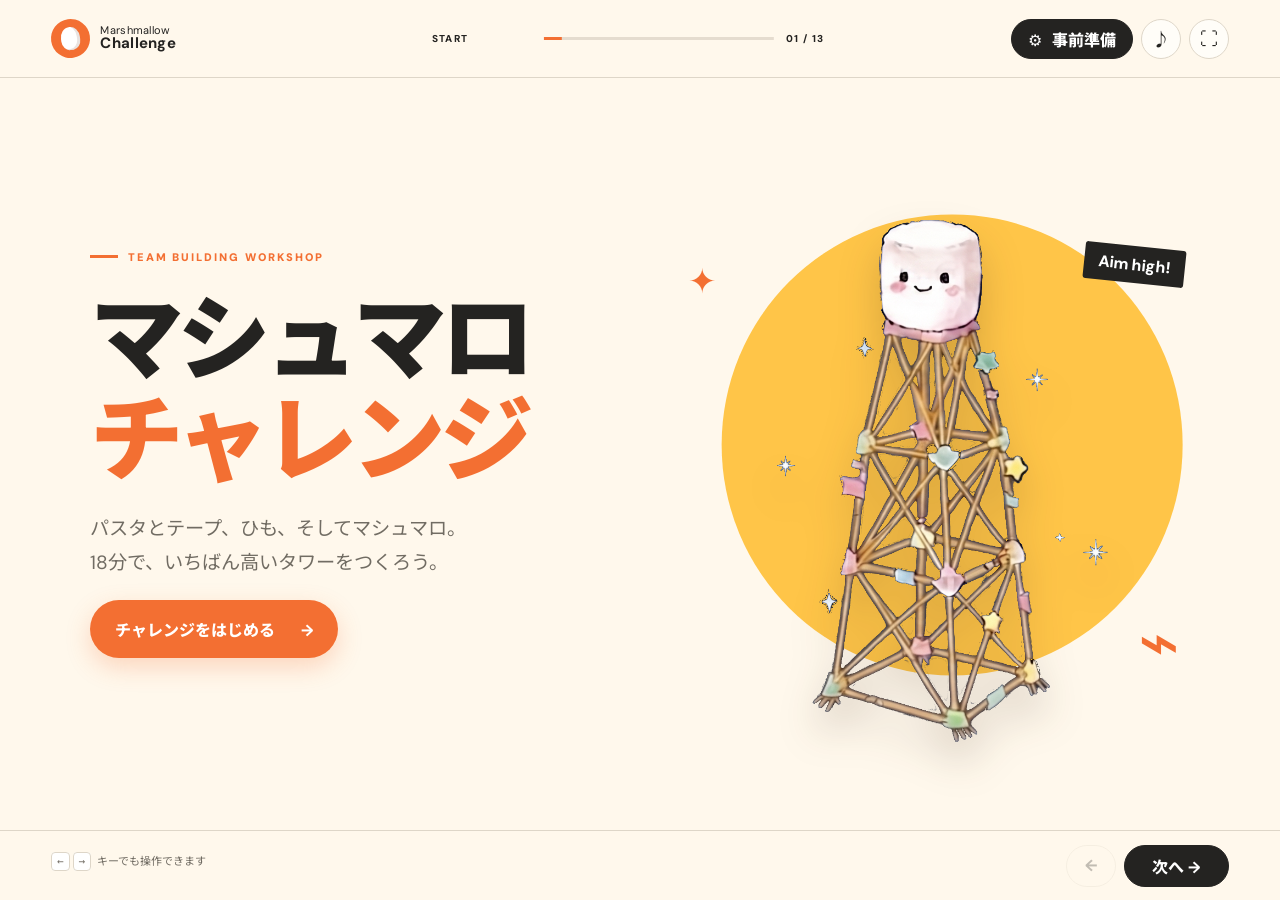
==== commit 48424f3b: "Organize public assets and support flexible teams" ====
--- a/index.html
+++ b/index.html
@@ -1,224 +1,13 @@
 <!doctype html>
 <html lang="ja">
 <head>
-  <meta charset="UTF-8">
-  <meta name="viewport" content="width=device-width, initial-scale=1.0">
-  <meta name="theme-color" content="#fff8ec">
-  <meta name="description" content="マシュマロ・チャレンジのチーム分け、タイマー、計測、振り返りを一つにまとめた進行アプリ">
-  <title>マシュマロ・チャレンジ</title>
-  <link rel="preconnect" href="https://fonts.googleapis.com">
-  <link rel="preconnect" href="https://fonts.gstatic.com" crossorigin>
-  <link href="https://fonts.googleapis.com/css2?family=DM+Sans:wght@500;600;700&family=Noto+Sans+JP:wght@500;600;700;800;900&display=swap" rel="stylesheet">
-  <link rel="stylesheet" href="styles.css">
+  <meta charset="utf-8">
+  <meta http-equiv="refresh" content="0; url=public/">
+  <meta name="robots" content="noindex">
+  <title>Marshmallow Challenge</title>
 </head>
 <body>
-  <div class="app-shell">
-    <header class="topbar">
-      <a class="brand" href="#" aria-label="最初の画面へ">
-        <span class="brand-mark" aria-hidden="true"><span></span></span>
-        <span>Marshmallow<br><b>Challenge</b></span>
-      </a>
-      <div class="progress-wrap" aria-label="進行状況">
-        <span id="sectionLabel">START</span>
-        <div class="progress"><i id="progressBar"></i></div>
-        <span id="slideCount">01 / 13</span>
-      </div>
-      <div class="top-actions">
-        <button class="setup-open-btn" id="setupBtn" type="button"><span>⚙</span> 事前準備</button>
-        <button class="icon-btn" id="soundBtn" type="button" aria-label="効果音を切り替える" title="効果音"><span>♪</span></button>
-        <button class="icon-btn" id="fullscreenBtn" type="button" aria-label="全画面表示" title="全画面表示"><span>⛶</span></button>
-      </div>
-    </header>
-
-    <main id="stage" tabindex="-1" aria-live="polite">
-      <section class="slide hero is-active" data-title="START">
-        <div class="hero-copy">
-          <p class="eyebrow"><span></span> TEAM BUILDING WORKSHOP</p>
-          <h1>マシュマロ<br><em>チャレンジ</em></h1>
-          <p class="lead">パスタとテープ、ひも、そしてマシュマロ。<br>18分で、いちばん高いタワーをつくろう。</p>
-          <button class="primary-btn" type="button" data-next>チャレンジをはじめる <span>→</span></button>
-        </div>
-        <div class="hero-art" aria-hidden="true">
-          <div class="sun"></div><div class="doodle d1">✦</div><div class="doodle d2">⌁</div>
-          <div class="tower">
-            <img src="Marshmallow.png" alt="">
-            <i class="stick s1"></i><i class="stick s2"></i><i class="stick s3"></i><i class="stick s4"></i>
-            <i class="joint j1"></i><i class="joint j2"></i><i class="joint j3"></i>
-          </div>
-          <span class="height-tag">Aim high!</span>
-        </div>
-      </section>
-
-      <section class="slide center-slide" data-title="INTRO">
-        <div class="mini-marshmallow" aria-hidden="true"></div>
-        <p class="eyebrow centered"><span></span> FIRST THINGS FIRST <span></span></p>
-        <h2>この時間だけは、<br><em>画面を閉じよう。</em></h2>
-        <p class="big-note">ここから終了まで、PC・スマートフォンは使用しません。</p>
-        <div class="ban-row"><div>PC</div><b>×</b><div>PHONE</div><b>×</b><div>SEARCH</div></div>
-      </section>
-
-      <section class="slide" data-title="TEAM MAKING">
-        <div class="slide-heading">
-          <div><p class="eyebrow"><span></span> TEAM MAKING</p><h2>チームを<br><em>つくろう。</em></h2></div>
-          <p>参加者をランダムに3チームへ振り分けます。名前を編集してからシャッフルしてください。</p>
-        </div>
-        <div class="team-workspace">
-          <div class="participant-panel">
-            <label for="participantInput">参加者 <small id="participantCount">12名</small></label>
-            <textarea id="participantInput" rows="8" spellcheck="false"></textarea>
-            <button class="shuffle-btn" id="shuffleBtn" type="button"><span>↻</span> ランダムにチーム分け</button>
-          </div>
-          <div class="teams" id="teams" aria-live="polite"></div>
-        </div>
-      </section>
-
-      <section class="slide" data-title="PRESENTER">
-        <div class="split-layout">
-          <div><p class="eyebrow"><span></span> CHOOSE A PRESENTER</p><h2>発表者を<br><em>決めよう。</em></h2><p class="lead">最後に各チーム30秒で発表します。<br>チームの代表者を、いま決めてください。</p></div>
-          <div class="timer-card" data-seconds="30">
-            <p>COUNTDOWN</p><div class="timer-dial"><svg viewBox="0 0 120 120"><circle class="dial-bg" cx="60" cy="60" r="54"/><circle class="dial-progress" cx="60" cy="60" r="54"/></svg><strong class="timer-display">00:30</strong></div>
-            <div class="timer-actions"><button type="button" data-timer-action="reset">↺</button><button class="timer-main" type="button" data-timer-action="toggle">スタート</button></div>
-          </div>
-        </div>
-      </section>
-
-      <section class="slide" data-title="CHECKLIST">
-        <div class="slide-heading"><div><p class="eyebrow"><span></span> CHECKLIST</p><h2>備品を<br><em>確認しよう。</em></h2></div><p>すべて揃っているか、チームごとにチェックしてください。</p></div>
-        <div class="supply-grid" id="supplyGrid">
-          <button type="button"><span>01</span><b>乾燥パスタ</b><strong>20<small>本</small></strong><i>✓</i></button>
-          <button type="button"><span>02</span><b>テープ</b><strong>90<small>cm</small></strong><i>✓</i></button>
-          <button type="button"><span>03</span><b>ひも</b><strong>90<small>cm</small></strong><i>✓</i></button>
-          <button type="button"><span>04</span><b>マシュマロ</b><strong>1<small>つ</small></strong><i>✓</i></button>
-          <button type="button"><span>05</span><b>はさみ</b><strong>1<small>つ</small></strong><i>✓</i></button>
-        </div>
-      </section>
-
-      <section class="slide" data-title="RULES">
-        <div class="rules-title"><p class="eyebrow"><span></span> THE RULES</p><h2>ルールは、<em>7つ。</em></h2><p>カードをクリックすると、説明済みにできます。</p></div>
-        <div class="rule-grid" id="ruleGrid">
-          <button type="button"><span>01</span><b>できるだけ高く</b><p>自立可能なタワーを立てる</p></button>
-          <button type="button"><span>02</span><b>頂上に置く</b><p>マシュマロはパスタに刺してもOK</p></button>
-          <button class="warning" type="button"><span>03</span><b>足場は固定しない</b><p>テープで机に貼り付けるのは禁止</p></button>
-          <button type="button"><span>04</span><b>加工してOK</b><p>パスタ・テープ・ひもは切って貼れる</p></button>
-          <button class="warning" type="button"><span>05</span><b>マシュマロは切らない</b><p>ひとつのまま使用する</p></button>
-          <button type="button"><span>06</span><b>計測中も自立</b><p>手を離した状態で高さを測る</p></button>
-          <button type="button"><span>07</span><b>制限時間は18分</b><p>作戦タイムも時間に含む</p></button>
-        </div>
-      </section>
-
-      <section class="slide challenge-slide" data-title="BUILD">
-        <div class="challenge-copy"><p class="eyebrow light"><span></span> READY TO BUILD?</p><h2>18分間の<br><em>チャレンジ。</em></h2><p>使ってよいのは、確認した5つの備品だけ。<br>準備ができたらタイマーをスタート！</p></div>
-        <div class="timer-card timer-card--dark" data-seconds="1080">
-          <p>TIME REMAINING</p><div class="timer-dial"><svg viewBox="0 0 120 120"><circle class="dial-bg" cx="60" cy="60" r="54"/><circle class="dial-progress" cx="60" cy="60" r="54"/></svg><strong class="timer-display">18:00</strong></div>
-          <div class="timer-actions"><button type="button" data-timer-action="reset">↺</button><button class="timer-main" type="button" data-timer-action="toggle">スタート</button></div>
-        </div>
-      </section>
-
-      <section class="slide" data-title="MEASURE">
-        <div class="slide-heading"><div><p class="eyebrow"><span></span> MEASUREMENT</p><h2>高さを<br><em>計測しよう。</em></h2></div><p>タワーから手を離し、マシュマロの最上部までの高さを入力してください。</p></div>
-        <div class="measure-grid" id="measureGrid"></div>
-        <button class="primary-btn results-btn" type="button" data-next>順位を見る <span>→</span></button>
-      </section>
-
-      <section class="slide results-slide" data-title="RESULTS">
-        <div class="confetti" aria-hidden="true"></div>
-        <p class="eyebrow centered"><span></span> FINAL RESULTS <span></span></p>
-        <h2><span id="winnerName">A TEAM</span><br><em>おめでとう！</em></h2>
-        <div class="podium" id="podium"></div>
-      </section>
-
-      <section class="slide" data-title="REFLECTION">
-        <div class="split-layout reflection-layout">
-          <div><p class="eyebrow"><span></span> REFLECTION</p><h2>つくった後が、<br><em>いちばん大事。</em></h2><div class="questions"><p><span>01</span>なぜ、この順位・高さになった？</p><p><span>02</span>どうすれば1位になれた？</p><p><span>03</span>次の挑戦で変えることは？</p></div></div>
-          <div class="timer-card" data-seconds="180">
-            <p>TEAM TALK</p><div class="timer-dial"><svg viewBox="0 0 120 120"><circle class="dial-bg" cx="60" cy="60" r="54"/><circle class="dial-progress" cx="60" cy="60" r="54"/></svg><strong class="timer-display">03:00</strong></div>
-            <div class="timer-actions"><button type="button" data-timer-action="reset">↺</button><button class="timer-main" type="button" data-timer-action="toggle">スタート</button></div>
-          </div>
-        </div>
-      </section>
-
-      <section class="slide" data-title="PRESENTATION">
-        <div class="presentation-head"><div><p class="eyebrow"><span></span> PRESENTATION</p><h2>30秒で、<em>発表。</em></h2></div><div class="team-tabs" id="teamTabs"></div></div>
-        <div class="presentation-body"><div><span id="presentingBadge">TEAM A</span><h3 id="presentingTeam">Aチームの発表</h3><p>気づいたこと、工夫したこと、次に変えたいことを共有してください。</p></div>
-          <div class="timer-card compact" data-seconds="30"><p>PRESENTATION TIME</p><div class="timer-dial"><svg viewBox="0 0 120 120"><circle class="dial-bg" cx="60" cy="60" r="54"/><circle class="dial-progress" cx="60" cy="60" r="54"/></svg><strong class="timer-display">00:30</strong></div><div class="timer-actions"><button type="button" data-timer-action="reset">↺</button><button class="timer-main" type="button" data-timer-action="toggle">スタート</button></div></div>
-        </div>
-      </section>
-
-      <section class="slide prize-slide" data-title="PRIZE">
-        <div class="prize-art" aria-hidden="true"><div class="gift"><i></i></div><span class="spark sp1">✦</span><span class="spark sp2">✦</span><span class="spark sp3">●</span></div>
-        <div><p class="eyebrow"><span></span> AWARD TIME</p><h2>健闘をたたえて、<br><em>景品授与。</em></h2><ol><li><b>1位</b> ギフト券1枚ずつ ＋ 豪華景品</li><li><b>2位</b> 残った景品から、ひとり1つ</li><li><b>3位</b> 景品が余っていたら、ひとり1つ</li></ol></div>
-      </section>
-
-      <section class="slide end-slide" data-title="FINISH">
-        <div class="end-art" aria-hidden="true"><img src="Marshmallow.png" alt=""><span>✦</span></div>
-        <p class="eyebrow centered"><span></span> GREAT WORK <span></span></p>
-        <h2>おつかれさまでした！</h2>
-        <p>小さくつくって、試して、学ぶ。<br>今日の発見を、次のチャレンジへ。</p>
-        <button class="secondary-btn" id="restartBtn" type="button">最初に戻る ↺</button>
-      </section>
-    </main>
-
-    <footer class="nav-bar">
-      <p><kbd>←</kbd><kbd>→</kbd> キーでも操作できます</p>
-      <div><button id="prevBtn" type="button" aria-label="前へ">←</button><button id="nextBtn" type="button" aria-label="次へ">次へ <span>→</span></button></div>
-    </footer>
-  </div>
-  <aside class="setup-overlay" id="setupOverlay" aria-hidden="true">
-    <div class="setup-panel" role="dialog" aria-modal="true" aria-labelledby="setupTitle">
-      <header class="setup-header">
-        <div><p>BEFORE THE WORKSHOP</p><h2 id="setupTitle">事前準備</h2></div>
-        <button class="setup-close" id="setupCloseBtn" type="button" aria-label="事前準備を閉じる">×</button>
-      </header>
-      <div class="setup-body">
-        <nav class="setup-nav" aria-label="事前準備メニュー">
-          <button class="is-active" type="button" data-setup-page="0"><span>01</span>ゲームの目的</button>
-          <button type="button" data-setup-page="1"><span>02</span>ルールと進行</button>
-          <button type="button" data-setup-page="2"><span>03</span>用意する物</button>
-          <button type="button" data-setup-page="3"><span>04</span>チーム・参加者</button>
-          <button type="button" data-setup-page="4"><span>05</span>ゲームの設定</button>
-        </nav>
-        <div class="setup-content">
-          <section class="setup-page is-active" data-setup-panel="0">
-            <p class="setup-kicker">01 / PURPOSE</p><h3>ゲームの目的</h3>
-            <p class="setup-lead">限られた材料と時間の中で、チームで試行錯誤しながら、できるだけ高い自立式タワーをつくります。</p>
-            <div class="purpose-grid"><article><b>協働</b><p>役割を決め、アイデアを共有しながら一つの成果をつくる。</p></article><article><b>試行錯誤</b><p>小さく試し、失敗から学び、制限時間内に改善する。</p></article><article><b>振り返り</b><p>結果だけでなく、チームの進め方と意思決定から学ぶ。</p></article></div>
-          </section>
-          <section class="setup-page" data-setup-panel="1">
-            <p class="setup-kicker">02 / RULES & FLOW</p><h3>ルール説明と進行方法</h3>
-            <div class="flow-list"><article><span>01</span><div><b>導入・チーム分け</b><p>目的を伝え、参加者を3チームに分けます。</p></div></article><article><span>02</span><div><b>発表者決め・備品確認</b><p>30秒で代表者を決め、5種類の備品を確認します。</p></div></article><article><span>03</span><div><b>ルール説明</b><p>7つのルールを全員で確認します。</p></div></article><article><span>04</span><div><b>制作</b><p>作戦タイムを含め、設定した時間でタワーを制作します。</p></div></article><article><span>05</span><div><b>計測・振り返り・発表</b><p>高さを記録し、チームで振り返った後に発表します。</p></div></article></div>
-          </section>
-          <section class="setup-page" data-setup-panel="2">
-            <p class="setup-kicker">03 / MATERIALS</p><h3>用意する物</h3>
-            <p class="setup-lead">下記は1チーム分です。参加チーム数に合わせて準備してください。</p>
-            <div class="material-table"><div><b>乾燥パスタ</b><strong>20本</strong></div><div><b>テープ</b><strong>90cm</strong></div><div><b>ひも</b><strong>90cm</strong></div><div><b>マシュマロ</b><strong>1つ</strong></div><div><b>はさみ</b><strong>1つ</strong></div></div>
-            <p class="setup-tip">運営用として、メジャー・記録用紙・景品も準備しておくとスムーズです。</p>
-          </section>
-          <section class="setup-page" data-setup-panel="3">
-            <p class="setup-kicker">04 / TEAMS & MEMBERS</p><h3>チームと参加者の登録</h3>
-            <div class="setup-form-grid">
-              <label class="wide">参加者名 <small>1行に1名入力</small><textarea id="setupParticipants" rows="9" placeholder="例：参加者 1&#10;参加者 2&#10;参加者 3"></textarea></label>
-              <div class="team-name-fields"><label>チームAの表示名<input id="teamName0" type="text" maxlength="20" placeholder="Aチーム"></label><label>チームBの表示名<input id="teamName1" type="text" maxlength="20" placeholder="Bチーム"></label><label>チームCの表示名<input id="teamName2" type="text" maxlength="20" placeholder="Cチーム"></label></div>
-            </div>
-            <div class="setup-inline-actions"><button class="setup-primary" id="setupShuffleBtn" type="button">ランダムにチーム分け</button><span id="setupParticipantCount">0名</span></div>
-          </section>
-          <section class="setup-page" data-setup-panel="4">
-            <p class="setup-kicker">05 / GAME SETTINGS</p><h3>ゲームの設定</h3>
-            <div class="settings-grid">
-              <label>ゲーム名<input id="settingTitle" type="text" maxlength="40"></label>
-              <label>発表者決め<input id="settingPresenter" type="number" min="5" max="600"><span>秒</span></label>
-              <label>制作時間<input id="settingBuild" type="number" min="1" max="120"><span>分</span></label>
-              <label>振り返り<input id="settingReflection" type="number" min="1" max="60"><span>分</span></label>
-              <label>チーム発表<input id="settingPresentation" type="number" min="5" max="600"><span>秒</span></label>
-              <label class="toggle-label">効果音を初期状態でON<input id="settingSound" type="checkbox"><i></i></label>
-            </div>
-            <div class="config-box"><div><b>設定ファイル</b><p>チーム・参加者・ゲーム設定をJSONファイルで移動できます。</p></div><div><button id="exportConfigBtn" type="button">↓ ダウンロード</button><button id="importConfigBtn" type="button">↑ インポート</button><input id="importConfigInput" type="file" accept="application/json,.json" hidden></div></div>
-          </section>
-        </div>
-      </div>
-      <footer class="setup-footer"><p>変更内容はこのブラウザに自動保存されます</p><div><button id="setupPrevBtn" type="button">← 戻る</button><button class="setup-primary" id="setupNextBtn" type="button">次へ →</button><button class="setup-primary setup-done" id="setupDoneBtn" type="button">準備完了</button></div></footer>
-    </div>
-  </aside>
-  <div class="toast" id="toast" role="status"></div>
-  <script src="app.js"></script>
+  <p><a href="public/">マシュマロ・チャレンジを開く</a></p>
+  <script>location.replace('public/');</script>
 </body>
 </html>
